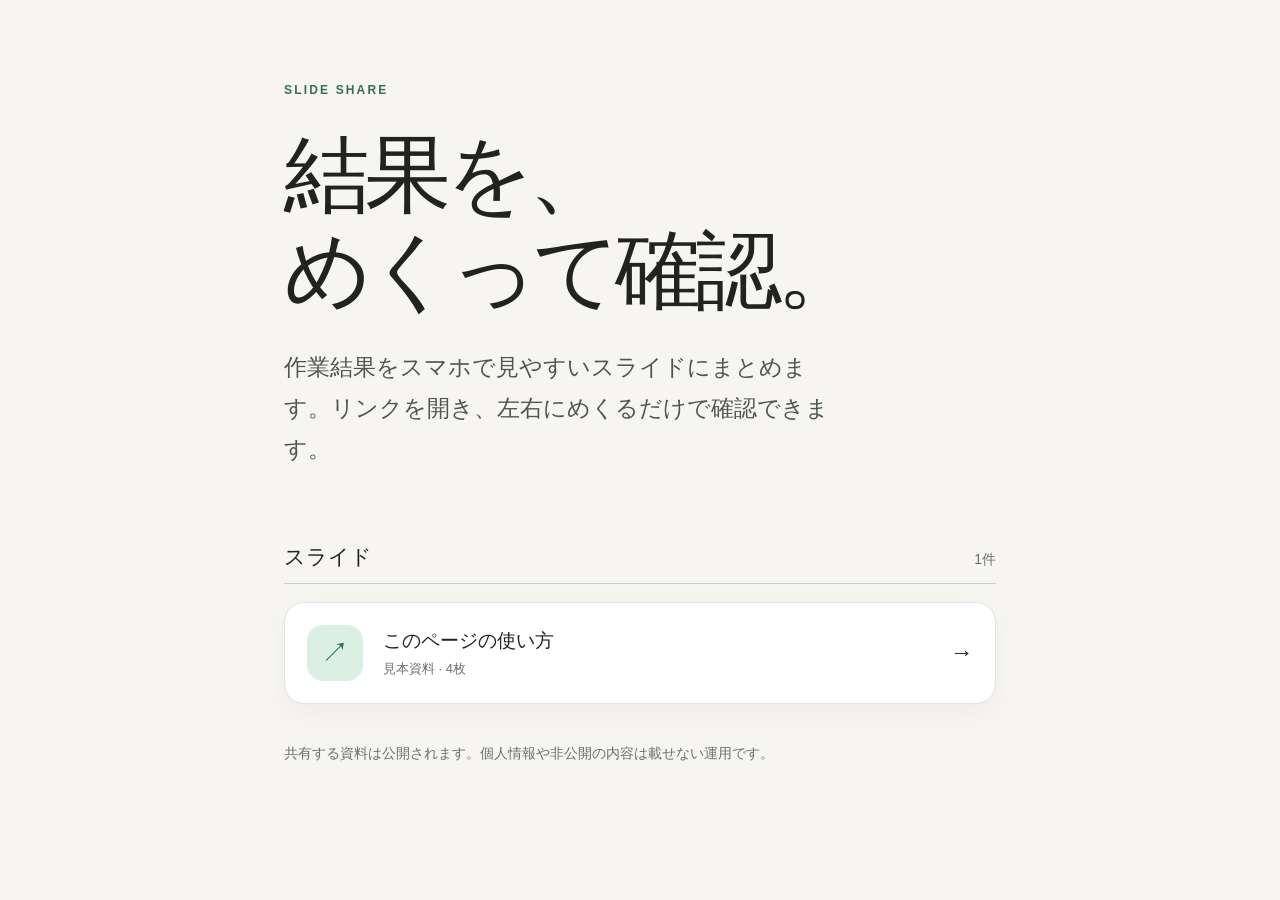
==== index.html @ 32393d74 "Create mobile slide sharing site" ====
<!doctype html>
<html lang="ja">
<head>
  <meta charset="utf-8">
  <meta name="viewport" content="width=device-width, initial-scale=1">
  <meta name="theme-color" content="#f7f5ef">
  <title>スライド共有</title>
  <link rel="stylesheet" href="assets/style.css">
  <script src="assets/home.js" defer></script>
</head>
<body class="home">
  <main class="home-wrap">
    <span class="eyebrow">SLIDE SHARE</span>
    <h1>結果を、<br>めくって確認。</h1>
    <p class="home-lead">作業結果をスマホで見やすいスライドにまとめます。リンクを開き、左右にめくるだけで確認できます。</p>
    <section class="home-section" aria-labelledby="decks-heading">
      <div class="section-head"><h2 id="decks-heading">スライド</h2><span id="deck-count">—</span></div>
      <div id="deck-list"></div>
    </section>
    <p class="home-note">共有する資料は公開されます。個人情報や非公開の内容は載せない運用です。</p>
  </main>
</body>
</html>
---- assets/style.css ----
:root{font-family:-apple-system,BlinkMacSystemFont,"Hiragino Kaku Gothic ProN","Noto Sans JP",sans-serif;color:#20231f;background:#f7f5ef;font-synthesis:none}*{box-sizing:border-box}body{margin:0}button,a{-webkit-tap-highlight-color:transparent}a{color:inherit}.home-wrap{max-width:760px;margin:auto;padding:clamp(32px,8vw,80px) 24px}.eyebrow,.slide-label{font-size:12px;font-weight:800;letter-spacing:.18em;color:#386e58}.home h1{font-size:clamp(48px,10vw,86px);line-height:1.12;letter-spacing:-.06em;margin:28px 0}.home-lead{font-size:clamp(18px,3vw,23px);line-height:1.8;max-width:560px;color:#4e574e}.home-section{margin-top:72px}.section-head{display:flex;align-items:baseline;justify-content:space-between;border-bottom:1px solid #c9d0c4;padding-bottom:12px}.section-head h2{font-size:21px;margin:0}.section-head span,.home-note{color:#697268;font-size:14px}.deck-card{display:flex;align-items:center;gap:20px;text-decoration:none;background:#fff;border:1px solid #e0e4db;border-radius:20px;padding:22px;margin-top:18px;box-shadow:0 8px 26px #1626160a}.deck-card:hover{border-color:#3e7b61}.deck-card-icon{display:grid;place-items:center;width:56px;height:56px;border-radius:16px;background:#dcefe3;color:#247651;font-size:28px}.deck-card-copy{display:flex;flex-direction:column;gap:6px}.deck-card-copy strong{font-size:19px}.deck-card-copy small{color:#697268;font-size:13px}.deck-card-arrow{margin-left:auto;font-size:23px}.home-note{margin-top:38px;line-height:1.7}.deck-page{min-height:100dvh;display:grid;grid-template-rows:auto 1fr auto;overflow-x:hidden}.deck-header,.deck-footer{width:min(100%,960px);margin:auto;display:flex;align-items:center;justify-content:space-between;padding:14px max(18px,env(safe-area-inset-right))}.deck-header{min-height:64px}.deck-title{font-size:14px;font-weight:700;max-width:52vw;overflow:hidden;text-overflow:ellipsis;white-space:nowrap}.back-link,.text-button{font:inherit;font-size:14px;font-weight:700;text-decoration:none;border:0;background:none;cursor:pointer;padding:10px 2px;color:#315f4b}.deck-main{display:grid;place-items:center;padding:8px 16px 16px;min-height:0}.slide{width:min(100%,760px);min-height:min(70dvh,560px);background:#fff;border:1px solid #e3e5dd;border-radius:26px;box-shadow:0 20px 55px #26382912;display:flex;flex-direction:column;justify-content:space-between;overflow:hidden;padding:clamp(28px,6vw,64px);position:relative}.slide::after{content:"";position:absolute;right:-68px;bottom:-98px;width:260px;height:260px;border-radius:50%;background:#dcefe3;z-index:0}.slide>*{position:relative;z-index:1}.slide-top{display:flex;align-items:center;justify-content:space-between}.slide-index{font-size:13px;color:#79877a;font-weight:700}.slide-content{max-width:600px}.slide h1{white-space:pre-line;font-size:clamp(38px,8vw,66px);letter-spacing:-.055em;line-height:1.2;margin:20px 0}.slide p{font-size:clamp(18px,3.6vw,24px);line-height:1.65;color:#4b554d;margin:0}.slide-visual{align-self:flex-end;font-size:clamp(62px,15vw,132px);line-height:1;color:#37805e;font-weight:800;letter-spacing:-.08em}.slide-steps{display:flex;gap:10px;flex-wrap:wrap;margin-top:28px}.slide-step{padding:12px 18px;border-radius:999px;background:#e2f1e7;color:#245b3e;font-weight:800;font-size:16px}.slide-step:not(:last-child)::after{content:" →"}.slide.cover{background:#e9f3e8}.slide.cover::after{background:#c4dfcc}.slide.closing{background:#f6eee0}.slide.closing::after{background:#e9d5af}.deck-footer{padding-bottom:max(18px,env(safe-area-inset-bottom))}.nav-button{width:48px;height:48px;border-radius:50%;background:#fff;border:1px solid #d9e0d6;color:#315f4b;font-size:23px;cursor:pointer}.nav-button:disabled{opacity:.35;cursor:default}.deck-progress{text-align:center;font-size:14px;font-weight:800;color:#46554b}.progress-dots{display:flex;gap:6px;justify-content:center;margin-top:8px}.progress-dots i{width:6px;height:6px;border-radius:50%;background:#cad6cb}.progress-dots i.active{width:18px;border-radius:4px;background:#3e7b61}.toast{position:fixed;left:50%;bottom:84px;transform:translateX(-50%);background:#202b21;color:#fff;border-radius:999px;padding:10px 18px;font-size:14px;opacity:0;pointer-events:none;transition:opacity .2s;z-index:5}.toast.visible{opacity:1}@media(max-width:600px){.deck-main{align-items:stretch;padding:8px 12px}.slide{min-height:0;height:100%;max-height:calc(100dvh - 148px);padding:30px 26px;border-radius:22px}.slide h1{font-size:clamp(36px,11vw,54px)}.slide p{font-size:19px}.slide-visual{font-size:100px}.slide::after{width:210px;height:210px}.deck-header{padding:8px 18px}.deck-footer{padding-left:20px;padding-right:20px}}@media(max-height:650px){.slide{padding:22px}.slide h1{margin:12px 0;font-size:clamp(30px,7vw,48px)}.slide p{font-size:17px}.slide-visual{font-size:64px}}
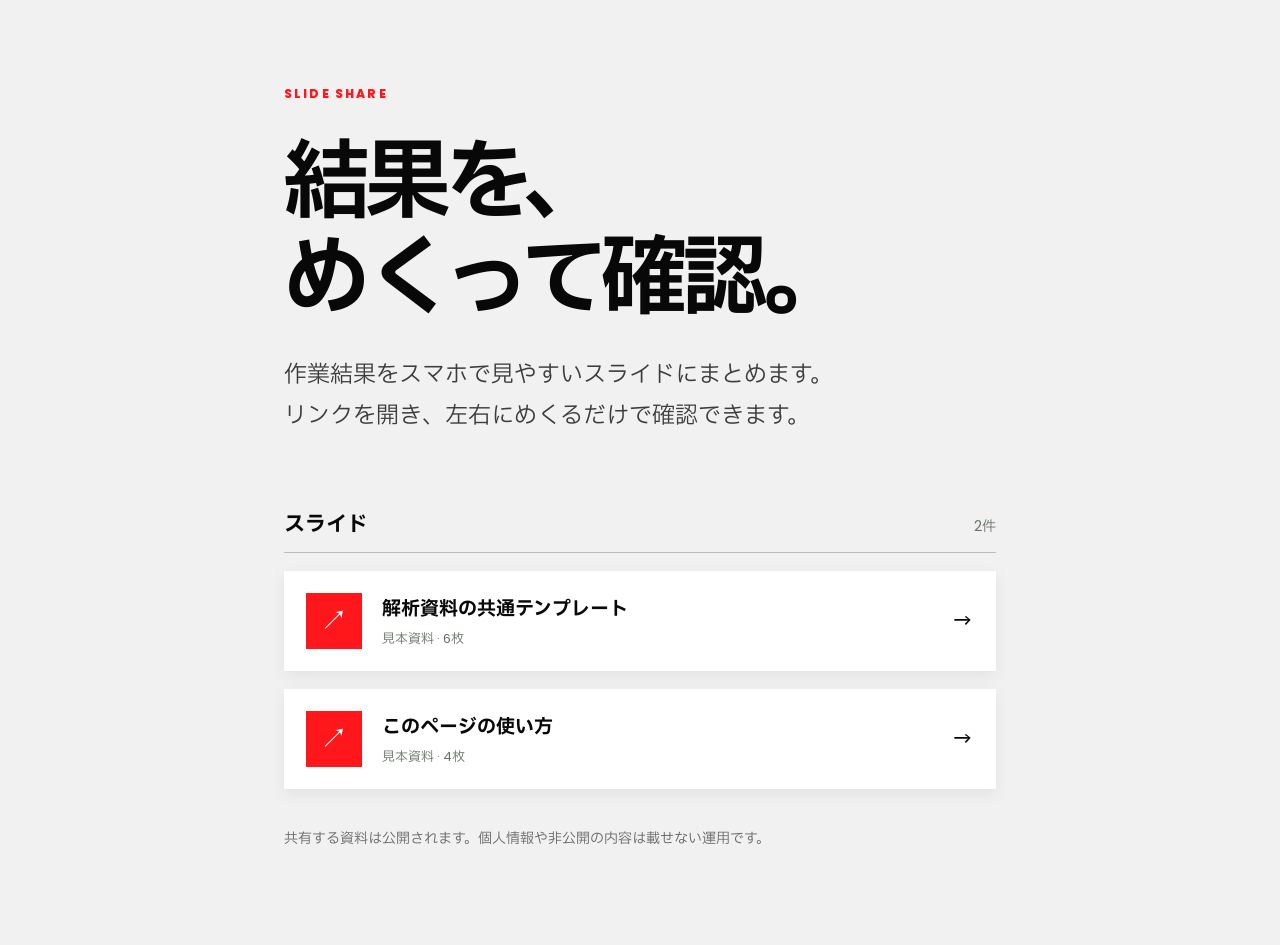
==== commit b226cd1a: "Match reference slide visual system" ====
--- a/index.html
+++ b/index.html
@@ -6,6 +6,7 @@
   <meta name="theme-color" content="#f7f5ef">
   <title>スライド共有</title>
   <link rel="stylesheet" href="assets/style.css">
+  <link rel="stylesheet" href="assets/theme-terminal.css">
   <script src="assets/home.js" defer></script>
 </head>
 <body class="home">
--- a/assets/style.css
+++ b/assets/style.css
@@ -1 +1,2 @@
 :root{font-family:-apple-system,BlinkMacSystemFont,"Hiragino Kaku Gothic ProN","Noto Sans JP",sans-serif;color:#20231f;background:#f7f5ef;font-synthesis:none}*{box-sizing:border-box}body{margin:0}button,a{-webkit-tap-highlight-color:transparent}a{color:inherit}.home-wrap{max-width:760px;margin:auto;padding:clamp(32px,8vw,80px) 24px}.eyebrow,.slide-label{font-size:12px;font-weight:800;letter-spacing:.18em;color:#386e58}.home h1{font-size:clamp(48px,10vw,86px);line-height:1.12;letter-spacing:-.06em;margin:28px 0}.home-lead{font-size:clamp(18px,3vw,23px);line-height:1.8;max-width:560px;color:#4e574e}.home-section{margin-top:72px}.section-head{display:flex;align-items:baseline;justify-content:space-between;border-bottom:1px solid #c9d0c4;padding-bottom:12px}.section-head h2{font-size:21px;margin:0}.section-head span,.home-note{color:#697268;font-size:14px}.deck-card{display:flex;align-items:center;gap:20px;text-decoration:none;background:#fff;border:1px solid #e0e4db;border-radius:20px;padding:22px;margin-top:18px;box-shadow:0 8px 26px #1626160a}.deck-card:hover{border-color:#3e7b61}.deck-card-icon{display:grid;place-items:center;width:56px;height:56px;border-radius:16px;background:#dcefe3;color:#247651;font-size:28px}.deck-card-copy{display:flex;flex-direction:column;gap:6px}.deck-card-copy strong{font-size:19px}.deck-card-copy small{color:#697268;font-size:13px}.deck-card-arrow{margin-left:auto;font-size:23px}.home-note{margin-top:38px;line-height:1.7}.deck-page{min-height:100dvh;display:grid;grid-template-rows:auto 1fr auto;overflow-x:hidden}.deck-header,.deck-footer{width:min(100%,960px);margin:auto;display:flex;align-items:center;justify-content:space-between;padding:14px max(18px,env(safe-area-inset-right))}.deck-header{min-height:64px}.deck-title{font-size:14px;font-weight:700;max-width:52vw;overflow:hidden;text-overflow:ellipsis;white-space:nowrap}.back-link,.text-button{font:inherit;font-size:14px;font-weight:700;text-decoration:none;border:0;background:none;cursor:pointer;padding:10px 2px;color:#315f4b}.deck-main{display:grid;place-items:center;padding:8px 16px 16px;min-height:0}.slide{width:min(100%,760px);min-height:min(70dvh,560px);background:#fff;border:1px solid #e3e5dd;border-radius:26px;box-shadow:0 20px 55px #26382912;display:flex;flex-direction:column;justify-content:space-between;overflow:hidden;padding:clamp(28px,6vw,64px);position:relative}.slide::after{content:"";position:absolute;right:-68px;bottom:-98px;width:260px;height:260px;border-radius:50%;background:#dcefe3;z-index:0}.slide>*{position:relative;z-index:1}.slide-top{display:flex;align-items:center;justify-content:space-between}.slide-index{font-size:13px;color:#79877a;font-weight:700}.slide-content{max-width:600px}.slide h1{white-space:pre-line;font-size:clamp(38px,8vw,66px);letter-spacing:-.055em;line-height:1.2;margin:20px 0}.slide p{font-size:clamp(18px,3.6vw,24px);line-height:1.65;color:#4b554d;margin:0}.slide-visual{align-self:flex-end;font-size:clamp(62px,15vw,132px);line-height:1;color:#37805e;font-weight:800;letter-spacing:-.08em}.slide-steps{display:flex;gap:10px;flex-wrap:wrap;margin-top:28px}.slide-step{padding:12px 18px;border-radius:999px;background:#e2f1e7;color:#245b3e;font-weight:800;font-size:16px}.slide-step:not(:last-child)::after{content:" →"}.slide.cover{background:#e9f3e8}.slide.cover::after{background:#c4dfcc}.slide.closing{background:#f6eee0}.slide.closing::after{background:#e9d5af}.deck-footer{padding-bottom:max(18px,env(safe-area-inset-bottom))}.nav-button{width:48px;height:48px;border-radius:50%;background:#fff;border:1px solid #d9e0d6;color:#315f4b;font-size:23px;cursor:pointer}.nav-button:disabled{opacity:.35;cursor:default}.deck-progress{text-align:center;font-size:14px;font-weight:800;color:#46554b}.progress-dots{display:flex;gap:6px;justify-content:center;margin-top:8px}.progress-dots i{width:6px;height:6px;border-radius:50%;background:#cad6cb}.progress-dots i.active{width:18px;border-radius:4px;background:#3e7b61}.toast{position:fixed;left:50%;bottom:84px;transform:translateX(-50%);background:#202b21;color:#fff;border-radius:999px;padding:10px 18px;font-size:14px;opacity:0;pointer-events:none;transition:opacity .2s;z-index:5}.toast.visible{opacity:1}@media(max-width:600px){.deck-main{align-items:stretch;padding:8px 12px}.slide{min-height:0;height:100%;max-height:calc(100dvh - 148px);padding:30px 26px;border-radius:22px}.slide h1{font-size:clamp(36px,11vw,54px)}.slide p{font-size:19px}.slide-visual{font-size:100px}.slide::after{width:210px;height:210px}.deck-header{padding:8px 18px}.deck-footer{padding-left:20px;padding-right:20px}}@media(max-height:650px){.slide{padding:22px}.slide h1{margin:12px 0;font-size:clamp(30px,7vw,48px)}.slide p{font-size:17px}.slide-visual{font-size:64px}}
+.slide-metrics,.slide-columns{display:grid;grid-template-columns:repeat(2,minmax(0,1fr));gap:12px;margin-top:26px}.metric-card,.column-card{display:flex;flex-direction:column;gap:8px;padding:22px;border-radius:18px;background:#e9f3e8;min-width:0}.metric-card strong{font-size:clamp(32px,7vw,54px);line-height:1;color:#255c40}.metric-card span,.column-card strong{font-weight:800;font-size:17px}.metric-card small{font-size:13px;color:#59675b}.column-card{background:#edf0ed;min-height:120px}.column-card:last-child{background:#dcefe3}.column-card span{font-size:17px;line-height:1.5}.slide-sources{display:flex;flex-direction:column;gap:10px;margin-top:22px}.slide-sources a{font-size:16px;font-weight:700;color:#246c4c;text-decoration:underline;text-underline-offset:4px;overflow-wrap:anywhere}.slide.metrics h1,.slide.comparison h1,.slide.evidence h1{font-size:clamp(32px,6vw,54px)}@media(max-width:600px){.slide-metrics,.slide-columns{gap:8px;margin-top:18px}.metric-card,.column-card{padding:14px;border-radius:14px}.metric-card strong{font-size:30px}.metric-card span,.column-card strong{font-size:14px}.metric-card small{font-size:11px}.column-card span{font-size:14px}.slide.metrics h1,.slide.comparison h1,.slide.evidence h1{font-size:clamp(31px,9vw,42px)}}
--- a/assets/theme-terminal.css
+++ b/assets/theme-terminal.css
@@ -0,0 +1,129 @@
+@import url('https://fonts.googleapis.com/css2?family=Poppins:wght@400;600;700;800&family=IBM+Plex+Sans+JP:wght@400;500;600;700&family=Fira+Code:wght@500;700&display=swap');
+
+:root{--tn-red:#ff171b;--tn-black:#080808;--tn-gray:#f0f0f0}
+.home{background:#f1f1f1;color:var(--tn-black);font-family:Poppins,'IBM Plex Sans JP',sans-serif}
+.home .eyebrow{color:var(--tn-red)}
+.home h1{font-weight:800}
+.home-lead{color:#3c3c3c}
+.home .section-head{border-color:#bcbcbc}
+.home .deck-card{border:0;border-radius:0;box-shadow:0 5px 15px #00000010}
+.home .deck-card:hover{outline:2px solid var(--tn-red)}
+.home .deck-card-icon{border-radius:0;background:var(--tn-red);color:#fff}
+.home .home-note{color:#666}
+
+.terminal-theme{background:#171717;color:var(--tn-black);font-family:Poppins,'IBM Plex Sans JP',sans-serif}
+.terminal-theme .deck-header,.terminal-theme .deck-footer{max-width:1120px;color:#fff}
+.terminal-theme .deck-title{font-weight:700}
+.terminal-theme .back-link,.terminal-theme .text-button{color:#fff}
+.terminal-theme .deck-main{padding:0 16px;min-height:0}
+.terminal-theme .slide{display:block;width:min(1120px,calc(100vw - 32px),calc((100dvh - 145px)*16/9));height:auto;min-height:0;max-height:none;aspect-ratio:16/9;padding:0;border:0;border-radius:0;background:#fff;box-shadow:0 12px 36px #0007;overflow:hidden}
+.terminal-theme .slide::before,.terminal-theme .slide::after{pointer-events:none}
+.terminal-theme .slide::after{display:none}
+.terminal-theme .slide-top{position:absolute;left:0;right:0;top:0;height:10.2%;display:flex;align-items:center;justify-content:space-between;padding:0 2.6% 0 3.6%;background:#fff;box-shadow:0 4px 12px #00000018;border-radius:0 0 32px 0;z-index:3}
+.terminal-theme .slide-top::before{content:'';position:absolute;left:-10px;top:30%;width:30px;height:30px;border-radius:50%;background:var(--tn-red)}
+.terminal-theme .slide-label{font-size:clamp(15px,2vw,27px);font-weight:800;letter-spacing:0;color:var(--tn-black)}
+.terminal-theme .brand{display:inline-flex;align-items:center;gap:7px;color:#000;font-size:clamp(14px,1.55vw,21px);font-weight:800;white-space:nowrap;letter-spacing:-.055em}
+.terminal-theme .brand-mark{width:21px;height:24px;display:inline-block;position:relative;background:linear-gradient(135deg,#ff686b,var(--tn-red) 55%,#e90006);border-radius:2px 8px 7px 2px}
+.terminal-theme .brand-mark::after{content:'';position:absolute;width:11px;height:14px;left:7px;bottom:-4px;background:#c6c6c6;border-radius:0 2px 6px 1px;z-index:-1}
+.terminal-theme .slide-content{position:absolute;top:16%;left:7%;right:7%;bottom:8%;max-width:none;z-index:2}
+.terminal-theme .slide h1{font-family:Poppins,'IBM Plex Sans JP',sans-serif;white-space:pre-line;color:var(--tn-black);font-size:clamp(27px,3.1vw,47px);line-height:1.24;letter-spacing:-.035em;font-weight:800;margin:0 0 2.5%}
+.terminal-theme .slide p{color:#292929;font-size:clamp(16px,1.8vw,24px);line-height:1.55;font-weight:500;max-width:90%}
+.terminal-theme .accent-word{color:var(--tn-red)}
+.terminal-theme .slide-chrome-footer{position:absolute;bottom:0;left:0;right:0;height:4.6%;padding:0 3.6% 1.1%;display:flex;justify-content:space-between;align-items:end;font-size:clamp(9px,.95vw,12px);font-weight:500;color:#151515;z-index:4}
+.terminal-theme .slide-chrome-footer::after{content:'';position:absolute;bottom:0;left:0;width:var(--progress);height:4px;background:var(--tn-red)}
+.terminal-theme .slide-chrome-footer strong{font-size:clamp(10px,1vw,13px);font-weight:700}
+.terminal-theme .slide.cover,.terminal-theme .slide.takeaway{background:linear-gradient(135deg,#f3f3f3,#e7e7e7)}
+.terminal-theme .slide.cover::before,.terminal-theme .slide.takeaway::before{content:'';position:absolute;width:47%;aspect-ratio:1;border:2px dotted #fff;border-radius:50%;top:13%;left:47%;opacity:.9;box-shadow:0 0 0 115px #ffffff00;z-index:0}
+.terminal-theme .slide.cover .slide-top,.terminal-theme .slide.takeaway .slide-top{background:transparent;box-shadow:none;border-radius:0;justify-content:flex-start;left:3.6%;padding:0}
+.terminal-theme .slide.cover .slide-top::before,.terminal-theme .slide.takeaway .slide-top::before{display:none}
+.terminal-theme .slide.cover .slide-label,.terminal-theme .slide.takeaway .slide-label{display:none}
+.terminal-theme .slide.cover .brand,.terminal-theme .slide.takeaway .brand{font-size:clamp(18px,2.2vw,30px)}
+.terminal-theme .slide.cover .brand-mark,.terminal-theme .slide.takeaway .brand-mark{width:28px;height:32px}
+.terminal-theme .slide.cover .slide-content{top:31%;left:7%;right:8%;bottom:auto}
+.terminal-theme .slide.cover h1{font-size:clamp(34px,5.1vw,74px);line-height:1.2;letter-spacing:-.05em;max-width:85%;margin-bottom:2.3%}
+.terminal-theme .slide.cover p{font-size:clamp(14px,1.8vw,25px);font-weight:700;padding-top:2%;border-top:1px solid #d0d0d0;max-width:59%}
+.terminal-theme .slide.cover .cover-art{position:absolute;width:42%;right:0;bottom:4%;z-index:1;filter:drop-shadow(0 16px 10px #0002)}
+.terminal-theme .slide.cover .slide-chrome-footer strong{display:none}
+.terminal-theme .slide.takeaway .slide-content{top:40%;left:10%;right:10%;bottom:auto;text-align:center}
+.terminal-theme .slide.takeaway h1{font-size:clamp(33px,4.1vw,60px)}
+.terminal-theme .slide.takeaway p{margin:auto;font-size:clamp(16px,1.9vw,25px);max-width:76%}
+.terminal-theme .slide.takeaway .slide-visual{position:absolute;top:29%;left:0;right:0;text-align:center;color:var(--tn-red);font-size:clamp(24px,2.8vw,40px);font-weight:800;line-height:1}
+.terminal-theme .slide.metrics .slide-content,.terminal-theme .slide.comparison .slide-content,.terminal-theme .slide.evidence .slide-content{top:17%}
+.terminal-theme .slide.metrics h1,.terminal-theme .slide.comparison h1,.terminal-theme .slide.evidence h1{font-size:clamp(29px,3.3vw,48px)}
+.terminal-theme .slide-metrics,.terminal-theme .slide-columns{margin-top:4%;gap:2%}
+.terminal-theme .metric-card,.terminal-theme .column-card{border-radius:0;background:#f3f3f3;border-top:5px solid var(--tn-red);padding:5%;min-height:145px}
+.terminal-theme .metric-card strong{color:var(--tn-red);font-size:clamp(38px,5vw,70px);font-weight:800}
+.terminal-theme .metric-card span,.terminal-theme .column-card strong{font-size:clamp(16px,1.8vw,24px);font-weight:800}
+.terminal-theme .metric-card small{color:#6c6c6c;font-size:clamp(12px,1.2vw,16px)}
+.terminal-theme .column-card:last-child{background:#ffecec}
+.terminal-theme .column-card span{font-size:clamp(15px,1.6vw,21px)}
+.terminal-theme .slide-sources{margin-top:4%}
+.terminal-theme .slide-sources a{color:var(--tn-red);font-size:clamp(15px,1.7vw,22px)}
+.terminal-theme .slide.steps .slide-steps{margin-top:5%}
+.terminal-theme .slide.steps .slide-step{background:#fff1f1;color:#db1015;border-radius:0;border-left:4px solid var(--tn-red)}
+.terminal-theme .slide.number .slide-visual{position:absolute;right:8%;bottom:11%;font-size:clamp(80px,15vw,190px);font-weight:800;color:var(--tn-red);opacity:.9}
+.terminal-theme .slide.closing{background:linear-gradient(110deg,#ff7578,#ff1016)}
+.terminal-theme .slide.closing .slide-top{background:transparent;box-shadow:none}
+.terminal-theme .slide.closing .slide-top::before{background:#fff}
+.terminal-theme .slide.closing .slide-label,.terminal-theme .slide.closing .brand,.terminal-theme .slide.closing h1,.terminal-theme .slide.closing p,.terminal-theme .slide.closing .slide-chrome-footer{color:#fff}
+.terminal-theme .slide.closing .slide-content{top:36%;left:8%;right:10%}
+.terminal-theme .slide.closing h1{font-size:clamp(40px,5vw,72px)}
+.terminal-theme .slide.closing .slide-visual{position:absolute;right:11%;bottom:10%;font-size:clamp(110px,20vw,270px);color:#fff;opacity:.75;line-height:1}
+.terminal-theme .slide.closing .slide-chrome-footer::after{background:#fff}
+.terminal-theme .nav-button{background:#252525;color:#fff;border:1px solid #777}
+.terminal-theme .deck-progress{color:#fff}
+.terminal-theme .progress-dots i{background:#686868}
+.terminal-theme .progress-dots i.active{background:var(--tn-red)}
+
+@media(max-width:600px){
+  .terminal-theme .deck-header{height:56px;min-height:56px;padding:8px 18px}
+  .terminal-theme .deck-footer{height:70px;padding:8px 18px max(10px,env(safe-area-inset-bottom))}
+  .terminal-theme .deck-main{padding:0 10px;align-items:stretch}
+  .terminal-theme .slide{width:100%;height:calc(100dvh - 126px);max-height:none;min-height:0;aspect-ratio:auto}
+  .terminal-theme .slide-top{height:62px;padding:0 15px 0 29px;border-radius:0 0 18px 0}
+  .terminal-theme .slide-top::before{top:17px;width:22px;height:22px}
+  .terminal-theme .slide-label{font-size:19px}
+  .terminal-theme .brand{font-size:14px}
+  .terminal-theme .brand-mark{width:16px;height:19px}
+  .terminal-theme .slide-content{top:99px;left:25px;right:25px;bottom:48px}
+  .terminal-theme .slide h1{font-size:clamp(31px,9.2vw,43px);line-height:1.23;margin:0 0 18px}
+  .terminal-theme .slide p{font-size:18px;line-height:1.55;max-width:100%}
+  .terminal-theme .slide-chrome-footer{height:28px;padding:0 16px 8px;font-size:10px}
+  .terminal-theme .slide-chrome-footer strong{font-size:11px}
+  .terminal-theme .slide.cover .slide-top,.terminal-theme .slide.takeaway .slide-top{left:20px}
+  .terminal-theme .slide.cover .brand,.terminal-theme .slide.takeaway .brand{font-size:22px}
+  .terminal-theme .slide.cover .brand-mark,.terminal-theme .slide.takeaway .brand-mark{width:24px;height:28px}
+  .terminal-theme .slide.cover .slide-content{top:25%;left:25px;right:25px}
+  .terminal-theme .slide.cover h1{font-size:clamp(40px,12vw,58px);max-width:100%}
+  .terminal-theme .slide.cover p{font-size:17px;max-width:100%;padding-top:15px}
+  .terminal-theme .slide.cover .cover-art{width:92%;right:-5%;bottom:30px;max-height:37%;object-fit:contain;object-position:right bottom}
+  .terminal-theme .slide.cover::before,.terminal-theme .slide.takeaway::before{width:100%;left:35%;top:25%}
+  .terminal-theme .slide.takeaway .slide-content{top:42%;left:25px;right:25px;transform:translateY(-25%)}
+  .terminal-theme .slide.takeaway .slide-visual{top:28%;font-size:30px}
+  .terminal-theme .slide.takeaway h1{font-size:37px}
+  .terminal-theme .slide.takeaway p{font-size:18px;max-width:100%}
+  .terminal-theme .slide.metrics .slide-content,.terminal-theme .slide.comparison .slide-content,.terminal-theme .slide.evidence .slide-content{top:94px}
+  .terminal-theme .slide.metrics h1,.terminal-theme .slide.comparison h1,.terminal-theme .slide.evidence h1{font-size:33px}
+  .terminal-theme .slide-metrics,.terminal-theme .slide-columns{grid-template-columns:1fr;gap:10px;margin-top:24px}
+  .terminal-theme .metric-card,.terminal-theme .column-card{min-height:0;padding:15px;border-top-width:4px}
+  .terminal-theme .metric-card strong{font-size:38px}
+  .terminal-theme .metric-card span,.terminal-theme .column-card strong{font-size:17px}
+  .terminal-theme .metric-card small,.terminal-theme .column-card span{font-size:14px}
+  .terminal-theme .slide-sources{margin-top:24px}
+  .terminal-theme .slide-sources a{font-size:16px}
+  .terminal-theme .slide.steps .slide-step{font-size:14px;padding:10px 12px}
+  .terminal-theme .slide.number .slide-visual{font-size:110px;right:8%;bottom:9%}
+  .terminal-theme .slide.closing .slide-content{top:34%;left:25px;right:25px}
+  .terminal-theme .slide.closing h1{font-size:44px}
+  .terminal-theme .slide.closing .slide-visual{right:7%;bottom:7%;font-size:140px}
+}
+@media(max-width:600px) and (max-height:650px){
+  .terminal-theme .slide.metrics .slide-content,.terminal-theme .slide.comparison .slide-content,.terminal-theme .slide.evidence .slide-content{top:78px;left:18px;right:18px}
+  .terminal-theme .slide.metrics h1,.terminal-theme .slide.comparison h1,.terminal-theme .slide.evidence h1{font-size:26px;margin-bottom:8px}
+  .terminal-theme .slide.metrics p,.terminal-theme .slide.comparison p,.terminal-theme .slide.evidence p{font-size:14px}
+  .terminal-theme .slide-metrics,.terminal-theme .slide-columns{grid-template-columns:repeat(2,minmax(0,1fr));gap:6px;margin-top:12px}
+  .terminal-theme .metric-card,.terminal-theme .column-card{padding:8px;gap:4px}
+  .terminal-theme .metric-card strong{font-size:25px}
+  .terminal-theme .metric-card span,.terminal-theme .column-card strong{font-size:13px}
+  .terminal-theme .metric-card small,.terminal-theme .column-card span{font-size:11px}
+}
